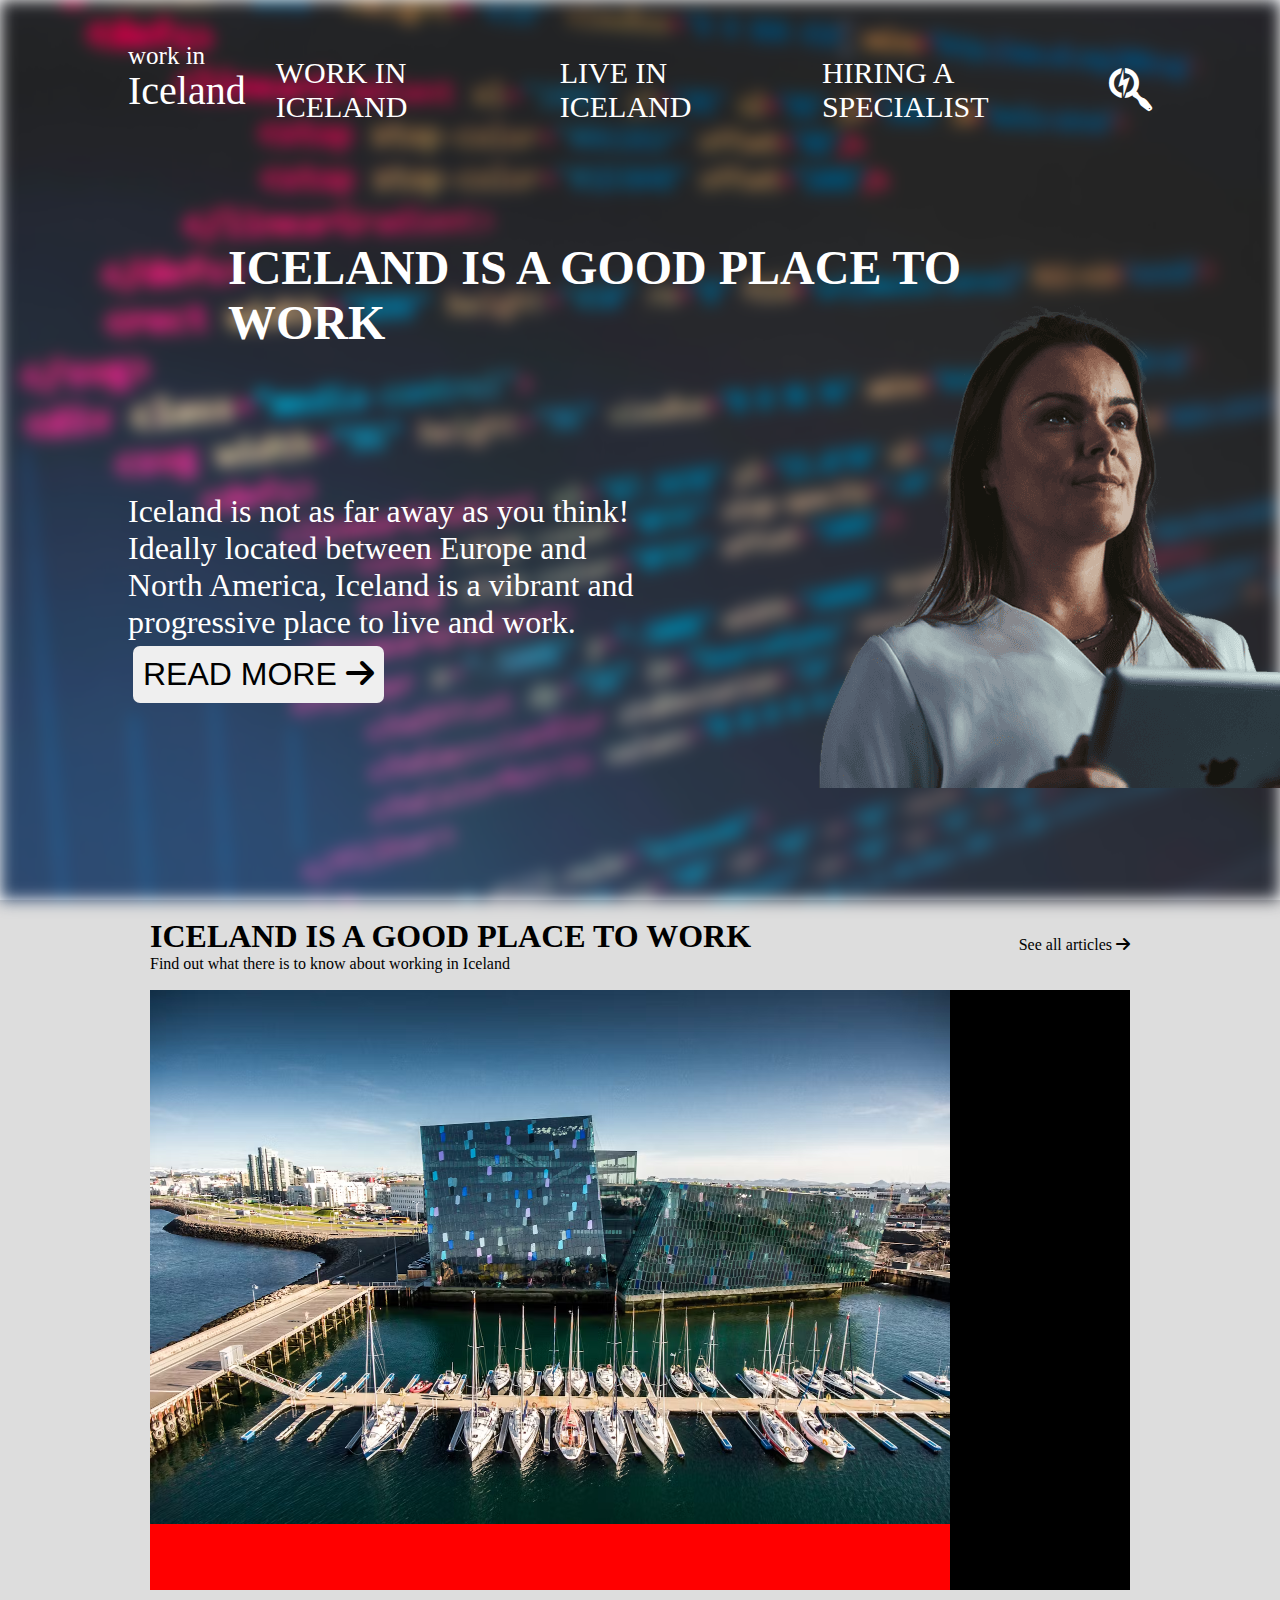
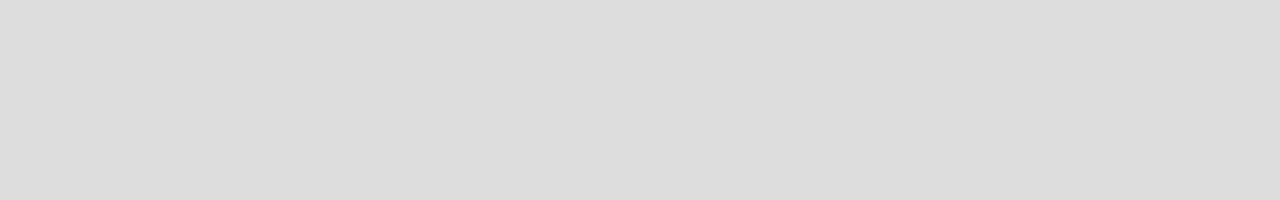
==== law/practices/index.html @ de0a8e23 "gthg" ====
<!DOCTYPE html>
<html lang="en">

<head>
    <meta charset="UTF-8">
    <meta name="viewport" content="width=device-width, initial-scale=1.0">
    <title>ICELAND</title>
    <link rel="stylesheet" href="https://cdnjs.cloudflare.com/ajax/libs/font-awesome/6.0.0-beta3/css/all.min.css">
    <link rel="stylesheet" href="style.css">

</head>

<body>
    <div class="blur">
    </div>

    <div class="container">

        <div class="top">
            <div class="left">
                <p class="iceland">Iceland</p>
            </div>

            <div class="middle">
                <a href="#" class="work">WORK IN ICELAND</a>
                <a href="#" class="live">LIVE IN ICELAND</a>
                <a href="#" class="hire">HIRING A SPECIALIST</a>
            </div>

            <div class="right">
                <i class="fa-brands fa-searchengin"></i>
            </div>
        </div>
        <h1 class="subject">ICELAND IS A GOOD PLACE TO WORK</h1>
        <div class="hero">
            <div class="text">
                <p>Iceland is not as far away as you think! Ideally located between Europe and North America, Iceland is
                    a vibrant and progressive place to live and work.</p>
                <button class="btn">READ MORE <i class="fas fa-arrow-right"></i> </button>
            </div>
            <div class="image-container">
                <img src="../ice.png" alt="">
            </div>
        </div>




















        <!-- <div class="placetowork">
            <div class="goodplace">

                <h2> Find out what there is to know about working in Iceland</h2>
            </div>

            <div class="seeall">SEE ALL ARTICLES <i class="fa-solid fa-arrow-right"></i></div>
        </div> -->

        <!-- <div class="main">
            <div class="bigimage">
                <img class="bigimage"
                    src="https://www.simplilearn.com/ice9/free_resources_article_thumb/what_is_image_Processing.jpg"
                    alt="image">

                <h2>5 GOOD REASONS TO WORK IN ICELAND</h2>

                Lorem ipsum dolor sit amet consectetur adipisicing elit. Voluptatem molestias assumenda, doloremque
                omnis
                pariatur vero accusamus incidunt itaque sed recusandae magnam perspiciatis esse veritatis facilis neque
                adipisci ipsam tenetur tempore?
            </div>

            <div>
                <p class="rightimages">
                    <img class="rightimages"
                        src="https://www.simplilearn.com/ice9/free_resources_article_thumb/what_is_image_Processing.jpg"
                        alt="image">
                </p>

                <p class="rightimages">
                    <img class="rightimages"
                        src="https://www.simplilearn.com/ice9/free_resources_article_thumb/what_is_image_Processing.jpg"
                        alt="image">
                </p>

                <p class="rightimages">
                    <img class="rightimages"
                        src="https://www.simplilearn.com/ice9/free_resources_article_thumb/what_is_image_Processing.jpg"
                        alt="image">
                </p>

                <p class="rightimages">
                    <img class="rightimages"
                        src="https://www.simplilearn.com/ice9/free_resources_article_thumb/what_is_image_Processing.jpg"
                        alt="image">
                </p>

                <p class="rightimages">
                    <img class="rightimages"
                        src="https://www.simplilearn.com/ice9/free_resources_article_thumb/what_is_image_Processing.jpg"
                        alt="image">
                </p>
            </div>

            <div class="rightpart">
                <p class="writeup">
                    5 GOOD REASONS TO LIVE IN ICELAND
                </p>

                <p class="writeup">
                    HIRING A FOREIGN EXPERT
                </p>

                <p class="writeup">
                    TEN THINGS TO KEEP IN MIND
                </p>

                <p class="writeup">
                    GENDER EQUALITY AND GAY RIGHTS
                </p>

                <p class="writeup">
                    LOMG TERM VISA FOR REMOTE WORKERS
                </p>

            </div>





        </div>
        <div class="button">
            <p class="button1">
                click me
            </p>

        </div> -->
    </div>

    <div class="article-section">
        <div class="title">
            <div class="title-i">
                <h1>ICELAND IS A GOOD PLACE TO WORK</h1>
                <p>Find out what there is to know about working in Iceland</p>
            </div>
            <div class="title-ii">
                <p>See all articles <i class="fas fa-arrow-right"></i></p>
            </div>
        </div>
        <div class="article-body">
            <div class="highlight">
                <img class="article-image" src="../Iceland.avif" alt="">
                <div class="article-bottom"></div>
            </div>
            <div class="article-list"></div>
        </div>

    </div>
</body>

</html>
---- law/practices/style.css ----
*{
    margin: 0;
    padding: 0;
    box-sizing: border-box;
}

body, html{
  height:  100%; 
  width: 100%;
}

.blur{
    background-image: url("../BG.jpeg");
    filter: blur(8px);
    height: 100%;
    background-position: center;
    background-repeat: no-repeat;
    background-size: cover;
    width: 100%;
    z-index: 10;
}

.container{
    width: 80%;
    min-height: 100vh;
    padding: 40px 0px;
    background-color: rgb(0,0,0);
    background-color: rgba(0,0,0,0);
    color: white;
    position: absolute;
    top: 50%;
    left: 50%;
    transform: translate(-50%, -50%);
    z-index: 2;
    /* border: 3px solid white; */
}

.top{
    display: flex;
    flex-direction: row;
    align-items: center;
    justify-content: space-between;
    width: 100%;
    height: 100px;
    background-color: transparent;
    cursor: pointer;    
}

.left{
    display: flex;
    flex-direction: column;
    align-items: flex-start;
    justify-content: center;
    padding-right: 30px;
}

.iceland{
    font-size: 40px;
    text-align: left;
    /* text-transform: uppercase; */
    position: relative;
}

.iceland::before{
    content: "work in";
    position: absolute;
    top: -25px;
    font-size: 25px;
}

.middle{
    display: flex;
    flex-direction: row;
    justify-content: center;
    gap: 30px;
    align-items: center;
}

.middle > a{
    text-decoration: none;
    font-size: 30px;
    font-weight: 500;
    color: white;
}

.middle > a:hover{
    border-top: 2px solid white;
    padding-top: 50px;
}

.right{
    font-size: 3rem;
}
.subject{
    padding: 100px;
    font-size: 48px;
    font-weight: 900;
}

.hero{
    width: 100%;
    height: 300px;
    display: flex;
    justify-content: space-between;
    align-items: center;
}

.text{
    width: 50%;
    font-size: 32px;
}

.text > .btn{
    padding: 10px;
    font-size: 32px;
    border-radius: 7px;
    border: none;
    margin: 5px;
}

.image-container{
    width: 50%;
}

.image-container > img{
    /* width: 1000px; */
    position: relative;
    top: -250px;
    left:-330px;
}

/* article section */


.article-section{
    background-color: #ddd;
    height: 100vh;
    width: 100%;
    padding: 0 150px;
}

.title{
    width: 100%;
    height: 90px;  
    display: flex;
    justify-content: space-between;
    align-items: center;
}

.article-body{
    width: 100%;
    background-color: black;
    display: flex;
    justify-content: space-between;
    align-items: center;
}

.highlight{
    display: flex;
    flex-direction: column;
    align-items: center;
    background-color: red;
    min-height: 600px;
    width: 800px;
    /* width: 55%; */
}

.article-image{
    width: 800px;
}
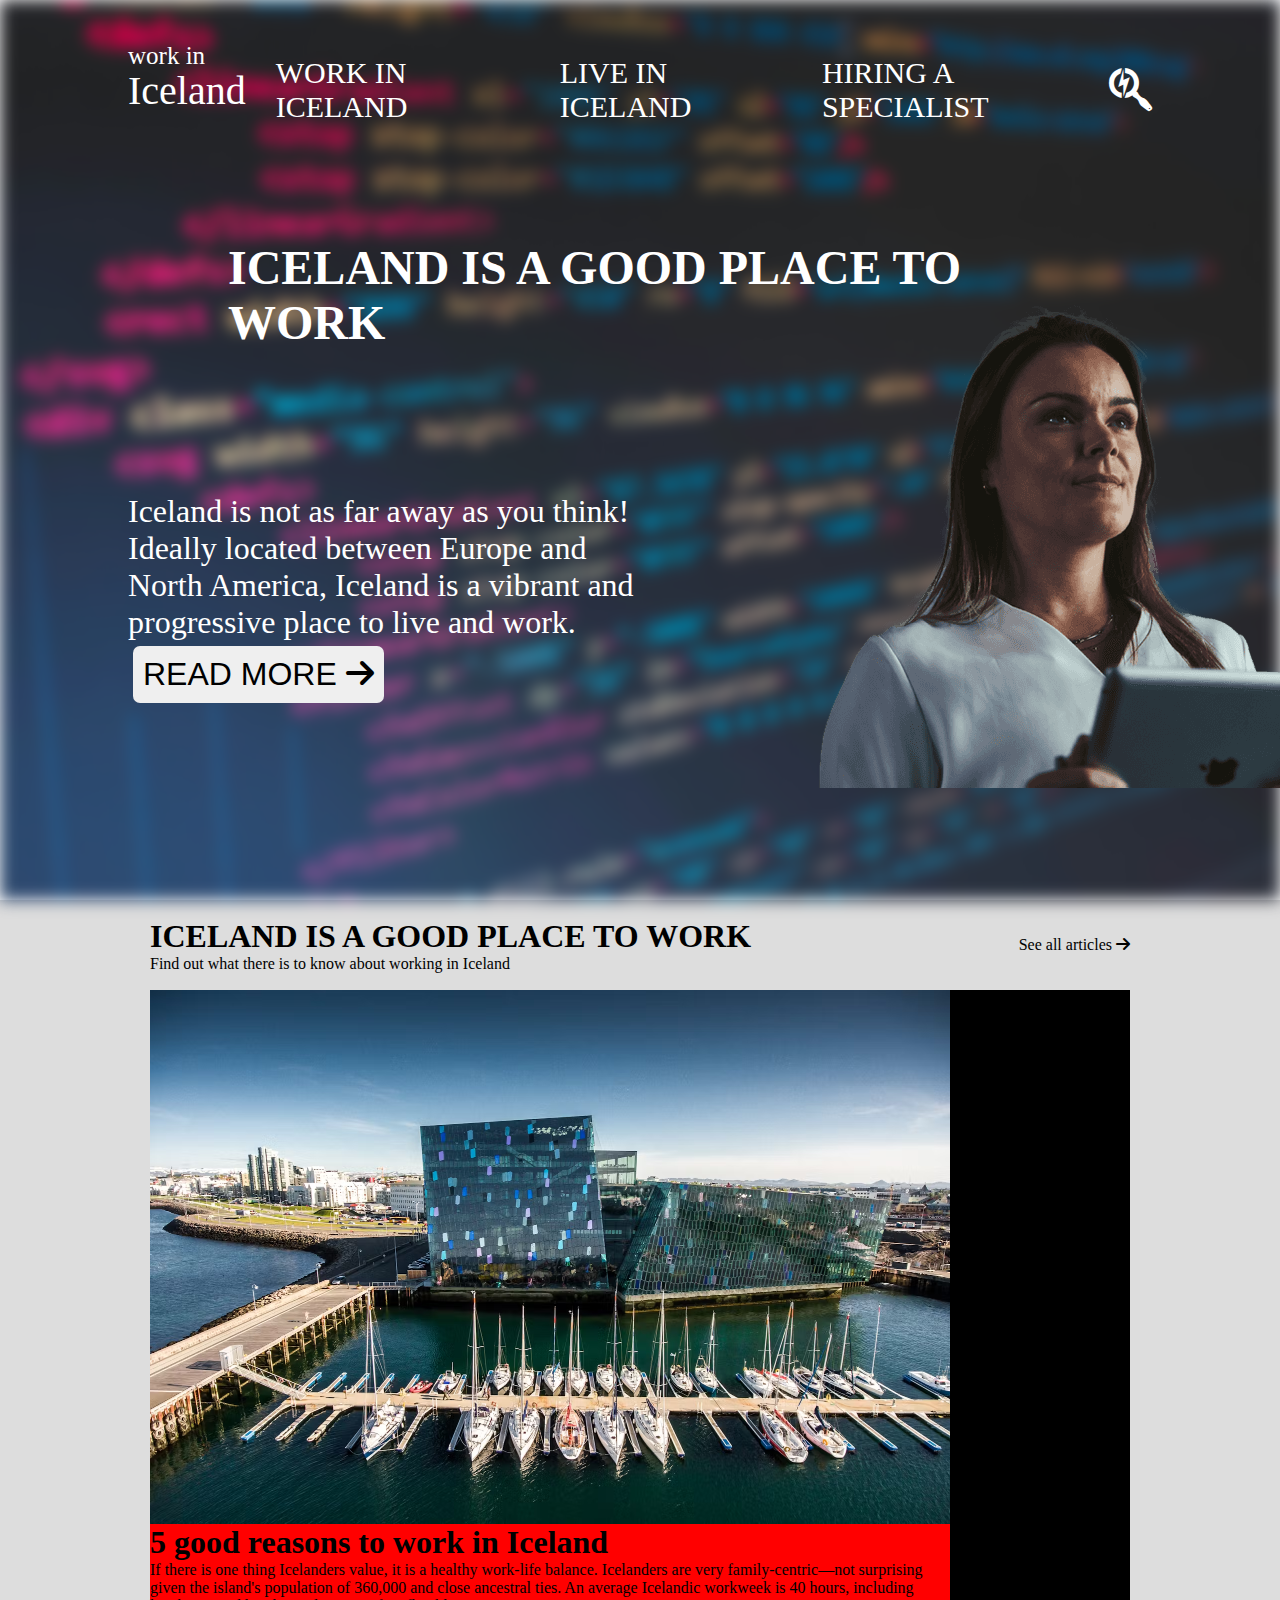
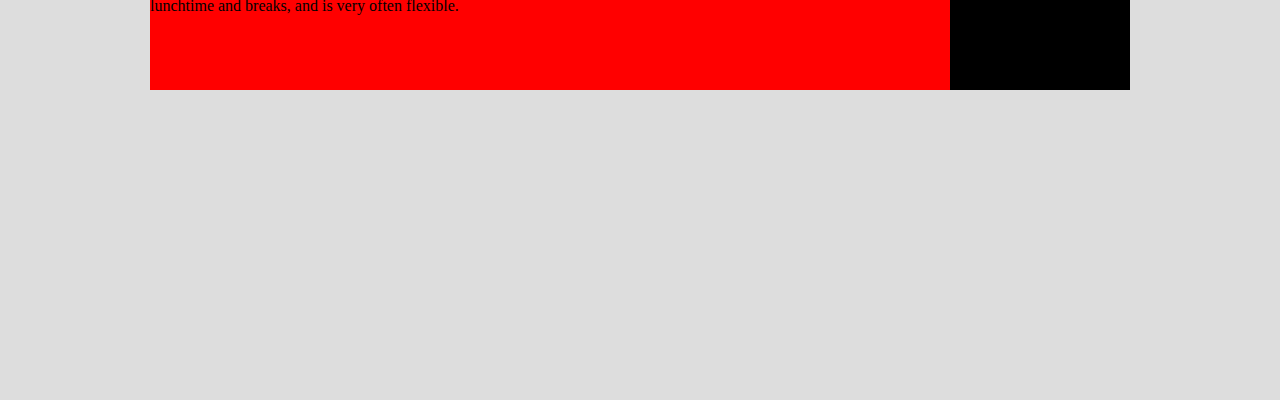
==== commit d5dc7e98: "work" ====
--- a/law/practices/index.html
+++ b/law/practices/index.html
@@ -166,7 +166,13 @@
         <div class="article-body">
             <div class="highlight">
                 <img class="article-image" src="../Iceland.avif" alt="">
-                <div class="article-bottom"></div>
+                <div class="article-bottom">
+                    <h1>5 good reasons to work in Iceland</h1>
+                    <p>If there is one thing Icelanders value, it is a healthy work-life balance. Icelanders are very
+                        family-centric—not surprising given the island's population of 360,000 and close ancestral ties.
+                        An average Icelandic workweek is 40 hours, including lunchtime and breaks, and is very often
+                        flexible. </p>
+                </div>
             </div>
             <div class="article-list"></div>
         </div>
--- a/law/practices/style.css
+++ b/law/practices/style.css
@@ -134,7 +134,7 @@
 
 .article-section{
     background-color: #ddd;
-    height: 100vh;
+    height: calc(100vh + 200px);
     width: 100%;
     padding: 0 150px;
 }
@@ -149,10 +149,11 @@
 
 .article-body{
     width: 100%;
+    height: 700px;
     background-color: black;
     display: flex;
     justify-content: space-between;
-    align-items: center;
+    align-items: flex-start;
 }
 
 .highlight{
@@ -160,7 +161,7 @@
     flex-direction: column;
     align-items: center;
     background-color: red;
-    min-height: 600px;
+    min-height: 100%;
     width: 800px;
     /* width: 55%; */
 }
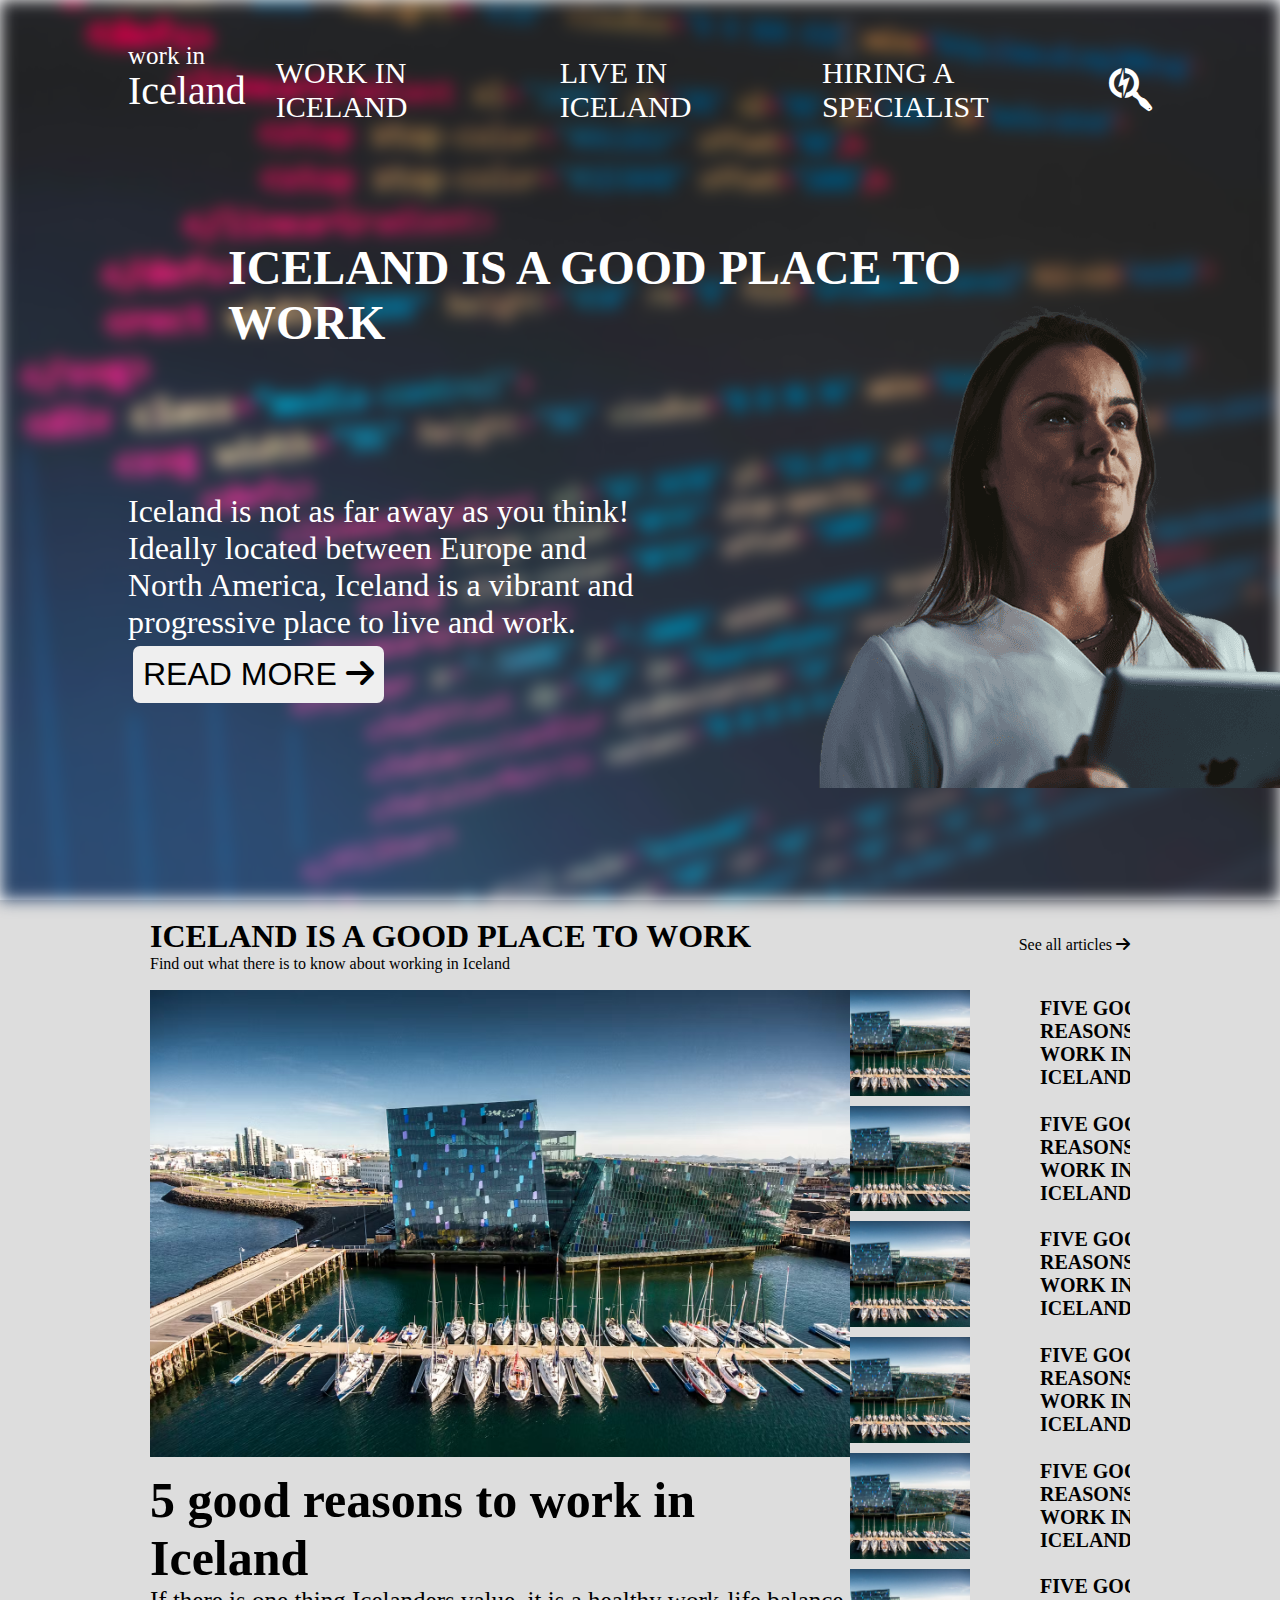
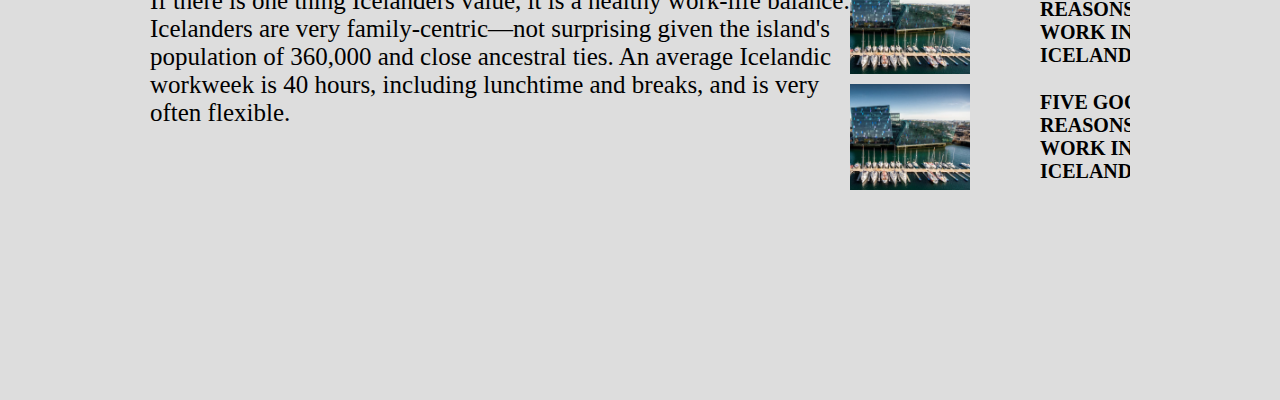
==== commit 804d3b26: "done" ====
--- a/law/practices/index.html
+++ b/law/practices/index.html
@@ -174,7 +174,40 @@
                         flexible. </p>
                 </div>
             </div>
-            <div class="article-list"></div>
+            <div class="article-list">
+                <ul>
+                    <li>
+                        <img src="../Iceland.avif" alt="image">
+                        <h5>FIVE GOODS REASONS TO WORK IN ICELAND</h5>
+                    </li>
+                    <li>
+                        <img src="../Iceland.avif" alt="image">
+                        <h5>FIVE GOODS REASONS TO WORK IN ICELAND</h5>
+                    </li>
+                    <li>
+                        <img src="../Iceland.avif" alt="image">
+                        <h5>FIVE GOODS REASONS TO WORK IN ICELAND</h5>
+                    </li>
+                    <li>
+                        <img src="../Iceland.avif" alt="image">
+                        <h5>FIVE GOODS REASONS TO WORK IN ICELAND</h5>
+                    </li>
+                    <li>
+                        <img src="../Iceland.avif" alt="image">
+                        <h5>FIVE GOODS REASONS TO WORK IN ICELAND</h5>
+                    </li>
+                    <li>
+                        <img src="../Iceland.avif" alt="image">
+                        <h5>FIVE GOODS REASONS TO WORK IN ICELAND</h5>
+                    </li>
+                    <li>
+                        <img src="../Iceland.avif" alt="image">
+                        <h5>FIVE GOODS REASONS TO WORK IN ICELAND</h5>
+                    </li>
+
+                </ul>
+
+            </div>
         </div>
 
     </div>
--- a/law/practices/style.css
+++ b/law/practices/style.css
@@ -150,22 +150,65 @@
 .article-body{
     width: 100%;
     height: 700px;
-    background-color: black;
     display: flex;
     justify-content: space-between;
     align-items: flex-start;
 }
 
+.article-bottom{
+    font-size: 25px;
+    margin-top: 2%;
+}
+
 .highlight{
     display: flex;
     flex-direction: column;
     align-items: center;
-    background-color: red;
     min-height: 100%;
-    width: 800px;
+    width: 700px;
     /* width: 55%; */
 }
 
 .article-image{
-    width: 800px;
+    width: 700px;
+}
+
+.article-list{
+    width: 450px;
+    height: 800px;
+    overflow-y: scroll;
+    display: flex;
+    flex-direction: column;
+    justify-content: center;
+    align-items: center;
+}
+
+.article-list > ul{
+    list-style: none;
+    display: flex;
+    flex-direction: column;
+    align-items: space-between;
+    justify-content: space-between;
+    gap: 10px;
+    min-height: 800px;
+}
+
+.article-list > ul > li{
+    width: 400px;
+    height: 150px;
+    display: flex;
+    flex-direction: row;
+    justify-content: space-between;
+    align-items: center;
+    overflow: hidden;
+}
+
+.article-list > ul > li > img{
+    width: 180px;
+}
+
+.article-list > ul > li > h5{
+    width: 150px;
+    padding-right: 5px;
+    font-size: 20px;
 }